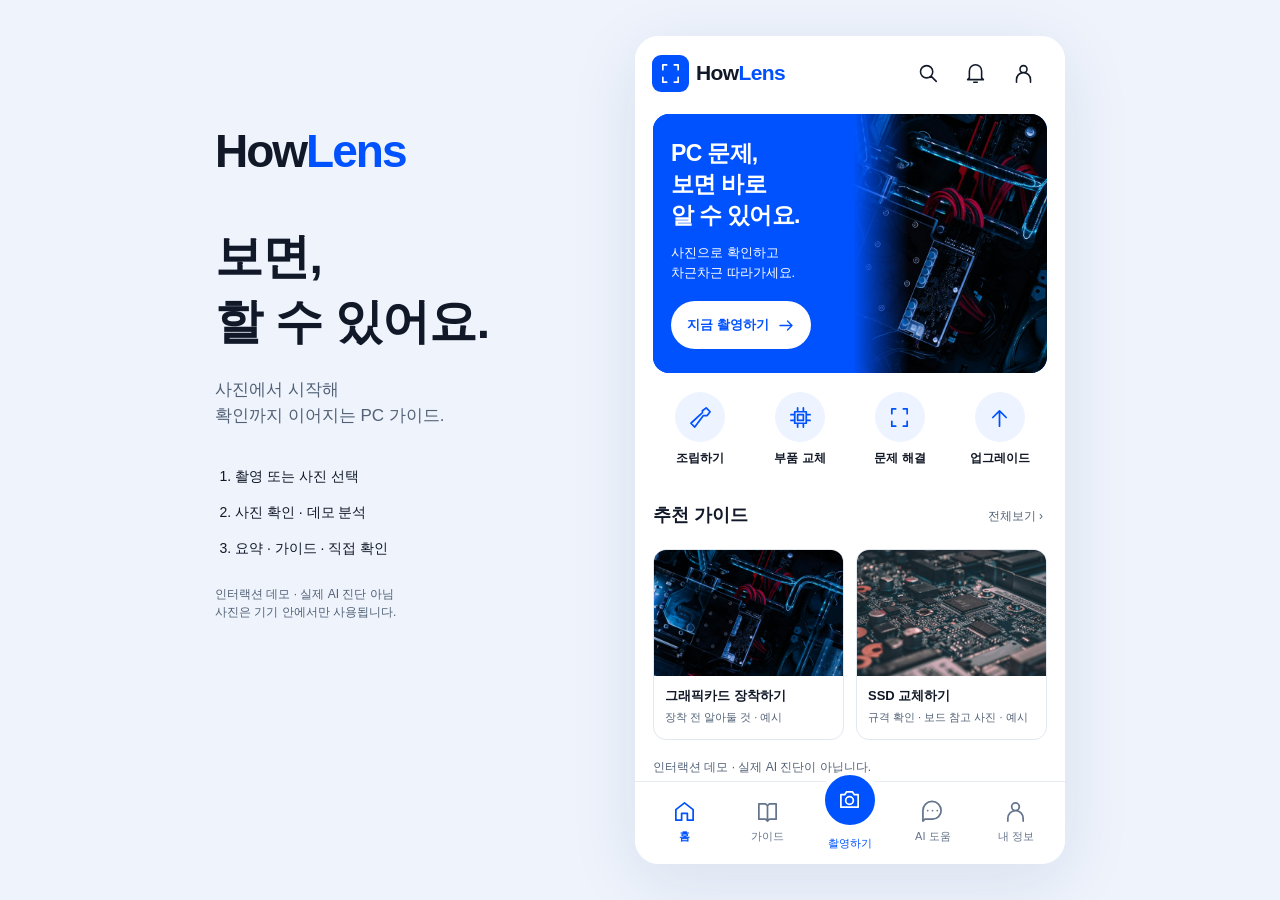
==== docs/mockups/reference-ui/index.html @ 64e0f110 "Implement approved reference home and immediate camera navigation" ====
<!doctype html><html lang="ko"><meta charset="utf-8"><meta name="viewport" content="width=device-width,initial-scale=1"><title>HowLens · reference UI demo</title><link rel="stylesheet" href="style.css"><body><aside class="overview"><h1>How<span>Lens</span></h1><h2>보면,<br>할 수 있어요.</h2><p>사진에서 시작해<br>확인까지 이어지는 PC 가이드.</p><ol><li>촬영 또는 사진 선택</li><li>사진 확인 · 데모 분석</li><li>요약 · 가이드 · 직접 확인</li></ol><p class="note">인터랙션 데모 · 실제 AI 진단 아님<br>사진은 기기 안에서만 사용됩니다.</p></aside><div class="app"><header><button class="brand" data-go="home" aria-label="HowLens 홈"><i data-icon="scan"></i>How<span>Lens</span></button><div class="tools"><button data-go="guides" aria-label="검색"><i data-icon="search"></i></button><button data-go="notifications" aria-label="알림"><i data-icon="bell"></i></button><button data-go="profile" aria-label="내 정보"><i data-icon="user"></i></button></div></header><main id="main"></main><nav aria-label="주 메뉴"><button data-go="home"><i data-icon="home"></i>홈</button><button data-go="guides"><i data-icon="book"></i>가이드</button><button class="camera-nav" data-go="camera"><b><i data-icon="camera"></i></b>촬영하기</button><button data-go="help"><i data-icon="chat"></i>AI 도움</button><button data-go="profile"><i data-icon="user"></i>내 정보</button></nav></div><input type="file" accept="image/jpeg,image/png" id="upload" hidden><script src="app.js"></script></body></html>
---- docs/mockups/reference-ui/style.css ----
:root{--blue:#0052ff;--teal:#087f74;--ink:#111827;--muted:#526176;--line:#e2e8f0;--bg:#f8fafc}*{box-sizing:border-box}body{margin:0;background:#eef3fc;color:var(--ink);font-family:Pretendard,-apple-system,BlinkMacSystemFont,"Noto Sans KR",sans-serif;font-size:14px;line-height:1.55}button,input{font:inherit}button{cursor:pointer;border:0;background:none;color:inherit;min-height:48px}button:disabled{opacity:.45;cursor:default}button:focus-visible,input:focus-visible,a:focus-visible{outline:3px solid #14b8a6;outline-offset:3px}::selection{background:#c5d8ff}input{accent-color:var(--blue);caret-color:var(--blue)}svg{width:23px;height:23px;display:block;fill:none;stroke:currentColor;stroke-width:1.8;stroke-linecap:round;stroke-linejoin:round}.app{position:relative;max-width:430px;margin:auto;background:white;min-height:100dvh}header{height:74px;padding:12px 17px;display:flex;align-items:center;justify-content:space-between;background:white;gap:4px}.brand{display:flex;align-items:center;padding:0;font-weight:800;font-size:21px;letter-spacing:-.6px}.brand i{padding:7px;background:var(--blue);border-radius:9px;color:white;margin-right:7px}.brand span,.overview span{color:var(--blue)}.tools{display:flex}.tools button{padding:8px;min-width:38px}.tools svg{width:20px}main{padding:4px 18px 116px}h1,h2,h3,p{margin:0}h2{font-size:24px;line-height:1.35;letter-spacing:-.7px}h3{font-size:18px;line-height:1.4}p{color:var(--muted)}.hero{background:var(--blue);color:white;border-radius:16px;overflow:hidden;position:relative;min-height:256px;display:flex;align-items:center}.hero>div{padding:24px 18px;position:relative;z-index:1;width:65%;background:linear-gradient(90deg,#0052ff 78%,transparent)}.hero h2{font-size:23px}.hero p{color:white;font-size:13px;margin:12px 0 18px;max-width:170px}.hero img{position:absolute;right:0;top:0;width:49%;height:100%;object-fit:cover}.hero button{background:white;color:var(--blue);border-radius:24px;font-weight:700;padding:0 16px;font-size:13px;display:flex;align-items:center;gap:8px}.hero button svg{width:18px}.categories{display:grid;grid-template-columns:repeat(4,1fr);gap:5px;margin:19px 0 24px}.categories button{padding:0;font-size:12px;font-weight:600}.categories i{display:flex;align-items:center;justify-content:center;background:#edf3ff;color:var(--blue);border-radius:50%;width:50px;height:50px;margin:0 auto 7px}.section-head{display:flex;align-items:center;justify-content:space-between;margin-bottom:9px}.section-head button{font-size:12px;color:var(--muted);padding:0 4px}.cards{display:grid;grid-template-columns:1fr 1fr;gap:12px}.card{border:1px solid var(--line);border-radius:13px;overflow:hidden;text-align:left;display:block;padding:0;width:100%}.card img{height:115px;object-fit:cover;width:100%;display:block}.card div{padding:11px}.card strong{font-size:13px;display:block;line-height:1.45}.card small{color:var(--muted);font-size:11px}.note{font-size:12px;color:var(--muted);margin-top:18px}.demo{font-size:12px;color:var(--teal);background:#e7f8f5;border-radius:7px;padding:7px 10px;display:inline-block;margin-bottom:15px}nav{position:fixed;bottom:0;left:50%;transform:translateX(-50%);max-width:430px;width:100%;background:white;display:grid;grid-template-columns:repeat(5,1fr);align-items:end;padding:10px 8px max(12px,env(safe-area-inset-bottom));border-top:1px solid #e7ecf4;z-index:5}nav button{display:flex;flex-direction:column;align-items:center;gap:5px;font-size:11px;color:#64748b;padding:0;min-height:52px}nav button.active{color:var(--blue);font-weight:700}nav .camera-nav b{display:flex;width:60px;height:60px;background:var(--blue);color:white;border:5px solid white;border-radius:50%;align-items:center;justify-content:center;margin-top:-26px}nav .camera-nav{color:var(--blue)}.primary,.secondary{width:100%;border-radius:12px;font-weight:650;padding:12px;margin-top:12px;min-height:50px}.primary{background:var(--blue);color:white}.secondary{border:1px solid var(--line);background:white;color:var(--blue)}.page-title{display:flex;gap:10px;align-items:center;margin-bottom:14px}.page-title button{padding:8px}.full-photo{width:100%;max-height:360px;object-fit:contain;background:#101827;border-radius:14px;display:block;margin:14px 0}.callout{padding:16px;background:#eff5ff;border-radius:12px;margin:16px 0}.callout p{font-size:13px}.camera-page{background:#080e1a;color:white;position:fixed;inset:0;max-width:430px;margin:auto;z-index:10;display:flex;flex-direction:column;padding:18px}.camera-page .page-title{justify-content:space-between}.camera-page p{color:#dde6f6;font-size:13px;text-align:center}.viewport{flex:1;min-height:160px;position:relative;margin:20px 0}.viewport video{height:100%;width:100%;position:absolute;object-fit:contain}.focus{position:absolute;inset:18%;border:2px solid #367cff;border-radius:16px;pointer-events:none}.shutter{width:72px;height:72px;border:4px solid white;border-radius:50%;background:white;box-shadow:inset 0 0 0 4px #080e1a;margin:20px auto;display:block}.camera-page .secondary{background:#182132;border:0;color:white}.camera-page .demo{align-self:center}.search{width:100%;padding:13px;border:1px solid var(--line);border-radius:12px;margin:15px 0}.filters{display:flex;overflow:auto;gap:8px;margin-bottom:18px}.filters button{white-space:nowrap;border:1px solid var(--line);padding:0 14px;border-radius:24px}.filters .selected{color:white;background:var(--blue);border-color:var(--blue)}.list-item{display:block;width:100%;text-align:left;padding:16px 4px;border-bottom:1px solid var(--line)}.progress{width:100%;accent-color:var(--blue);height:7px;margin:6px 0 20px}.check{display:flex;align-items:center;gap:12px;min-height:52px;margin:10px 0}.check input{width:22px;height:22px}.bubble{background:#f0f4fa;border-radius:12px;padding:15px;margin:14px 0}.bubble.user{background:var(--blue);color:white;margin-left:35px}.overview{display:none}.step-count{color:var(--blue);font-size:13px}.row{display:flex;gap:12px}.row>*{flex:1}.sheet{border:1px solid var(--line);border-radius:20px;padding:20px;margin-top:18px}.spinner{width:44px;height:44px;border:4px solid #dce8ff;border-top-color:var(--blue);border-radius:50%;animation:spin 1s linear infinite;margin:22px auto}@keyframes spin{to{transform:rotate(360deg)}}@media(prefers-reduced-motion:reduce){.spinner{animation:none}}@media(min-width:850px){body{display:flex;align-items:flex-start;justify-content:center;gap:90px;padding:36px}.app{width:430px;margin:0;border-radius:24px;min-height:850px;box-shadow:0 16px 70px #18366318;overflow:hidden}nav{left:auto;transform:none;border-radius:0 0 24px 24px;bottom:0}.overview{display:block;width:330px;padding-top:80px}.overview h1{font-size:46px;letter-spacing:-2px}.overview h2{font-size:48px;margin:38px 0 22px}.overview p{font-size:17px}.overview ol{padding:0 0 0 20px;line-height:2.6;margin-top:28px}.overview .note{font-size:12px}.camera-page{left:auto;right:auto;width:430px}.card img{height:126px}}@media(max-width:340px){header{padding:10px 12px}.brand{font-size:18px}.brand i{margin-right:5px;padding:5px}.tools button{padding:7px;min-width:34px}main{padding-left:14px;padding-right:14px}.hero h2{font-size:21px}.hero>div{padding:22px 14px;width:70%}.hero p{max-width:148px}.hero button{padding:0 12px;font-size:12px}.cards{gap:8px}.card div{padding:9px}.card strong{font-size:12px}}

/* Bounded review corrections: full-size targets, corner guides, desktop shell. */
.tools button{width:48px;min-width:48px;padding:13px}.tools svg{width:21px}.focus{border:0;border-radius:0;background:linear-gradient(#367cff,#367cff) left top/28px 3px no-repeat,linear-gradient(#367cff,#367cff) left top/3px 28px no-repeat,linear-gradient(#367cff,#367cff) right top/28px 3px no-repeat,linear-gradient(#367cff,#367cff) right top/3px 28px no-repeat,linear-gradient(#367cff,#367cff) left bottom/28px 3px no-repeat,linear-gradient(#367cff,#367cff) left bottom/3px 28px no-repeat,linear-gradient(#367cff,#367cff) right bottom/28px 3px no-repeat,linear-gradient(#367cff,#367cff) right bottom/3px 28px no-repeat}nav[hidden]{display:none}
@media(max-width:340px){.brand{font-size:17px;letter-spacing:-.7px}.brand i{padding:5px}.brand svg{width:19px;height:19px}.tools button{width:48px;min-width:48px;padding:13px}}
@media(min-width:850px){.app{height:calc(100dvh - 72px);min-height:700px;display:flex;flex-direction:column}main{overflow:auto;flex:1;padding-bottom:35px}header{flex-shrink:0}nav{position:relative;flex-shrink:0;left:auto;bottom:auto;border-radius:0;max-width:none;padding-top:14px}.camera-page{top:36px;bottom:36px;border-radius:24px}}
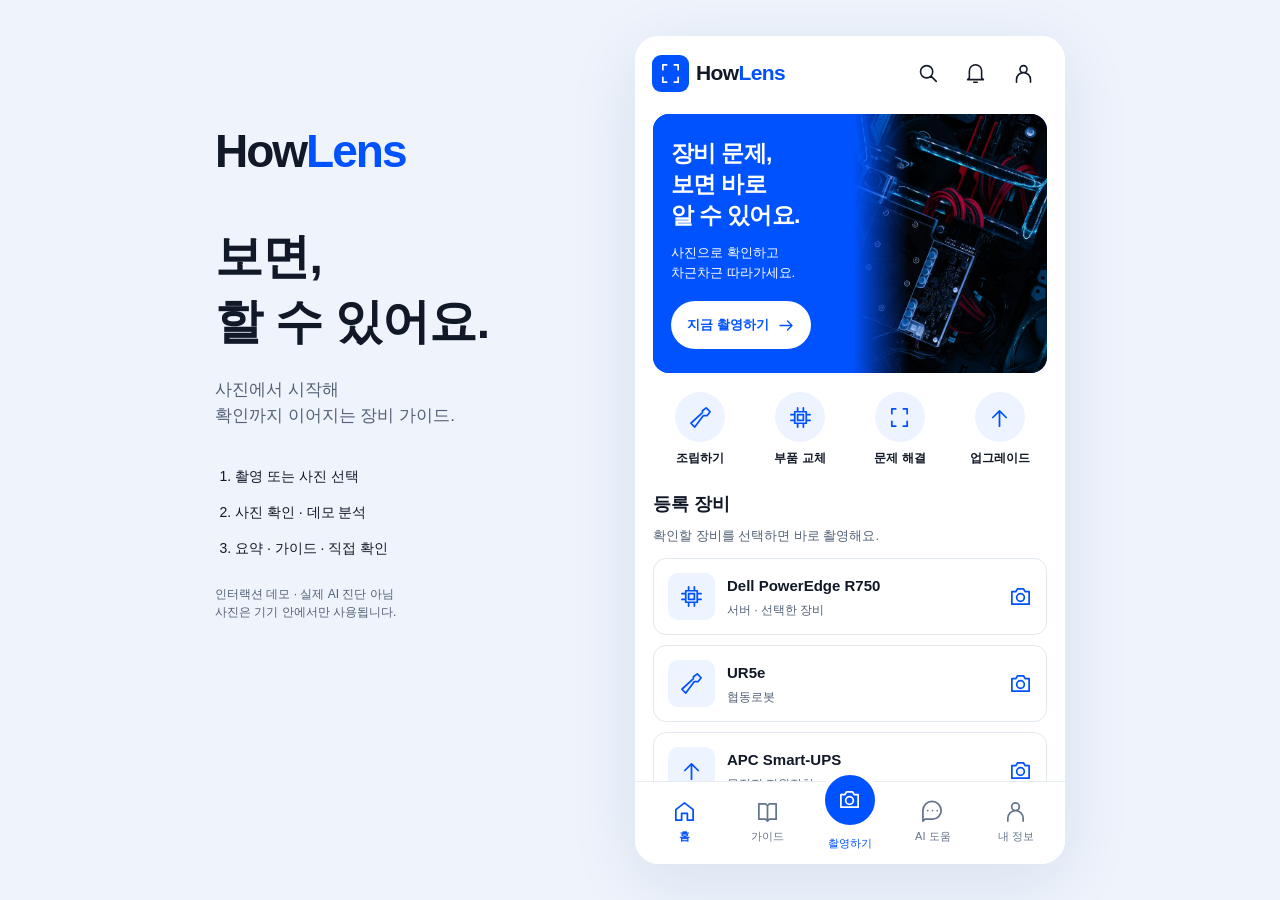
==== commit 5c4076db: "feat: start equipment photo reports from registered Home devices" ====
--- a/docs/mockups/reference-ui/index.html
+++ b/docs/mockups/reference-ui/index.html
@@ -1 +1 @@
-<!doctype html><html lang="ko"><meta charset="utf-8"><meta name="viewport" content="width=device-width,initial-scale=1"><title>HowLens · reference UI demo</title><link rel="stylesheet" href="style.css"><body><aside class="overview"><h1>How<span>Lens</span></h1><h2>보면,<br>할 수 있어요.</h2><p>사진에서 시작해<br>확인까지 이어지는 PC 가이드.</p><ol><li>촬영 또는 사진 선택</li><li>사진 확인 · 데모 분석</li><li>요약 · 가이드 · 직접 확인</li></ol><p class="note">인터랙션 데모 · 실제 AI 진단 아님<br>사진은 기기 안에서만 사용됩니다.</p></aside><div class="app"><header><button class="brand" data-go="home" aria-label="HowLens 홈"><i data-icon="scan"></i>How<span>Lens</span></button><div class="tools"><button data-go="guides" aria-label="검색"><i data-icon="search"></i></button><button data-go="notifications" aria-label="알림"><i data-icon="bell"></i></button><button data-go="profile" aria-label="내 정보"><i data-icon="user"></i></button></div></header><main id="main"></main><nav aria-label="주 메뉴"><button data-go="home"><i data-icon="home"></i>홈</button><button data-go="guides"><i data-icon="book"></i>가이드</button><button class="camera-nav" data-go="camera"><b><i data-icon="camera"></i></b>촬영하기</button><button data-go="help"><i data-icon="chat"></i>AI 도움</button><button data-go="profile"><i data-icon="user"></i>내 정보</button></nav></div><input type="file" accept="image/jpeg,image/png" id="upload" hidden><script src="app.js"></script></body></html>
+<!doctype html><html lang="ko"><meta charset="utf-8"><meta name="viewport" content="width=device-width,initial-scale=1"><title>HowLens · reference UI demo</title><link rel="stylesheet" href="style.css"><body><aside class="overview"><h1>How<span>Lens</span></h1><h2>보면,<br>할 수 있어요.</h2><p>사진에서 시작해<br>확인까지 이어지는 장비 가이드.</p><ol><li>촬영 또는 사진 선택</li><li>사진 확인 · 데모 분석</li><li>요약 · 가이드 · 직접 확인</li></ol><p class="note">인터랙션 데모 · 실제 AI 진단 아님<br>사진은 기기 안에서만 사용됩니다.</p></aside><div class="app"><header><button class="brand" data-go="home" aria-label="HowLens 홈"><i data-icon="scan"></i>How<span>Lens</span></button><div class="tools"><button data-go="guides" aria-label="검색"><i data-icon="search"></i></button><button data-go="notifications" aria-label="알림"><i data-icon="bell"></i></button><button data-go="profile" aria-label="내 정보"><i data-icon="user"></i></button></div></header><main id="main"></main><nav aria-label="주 메뉴"><button data-go="home"><i data-icon="home"></i>홈</button><button data-go="guides"><i data-icon="book"></i>가이드</button><button class="camera-nav" data-go="camera"><b><i data-icon="camera"></i></b>촬영하기</button><button data-go="help"><i data-icon="chat"></i>AI 도움</button><button data-go="profile"><i data-icon="user"></i>내 정보</button></nav></div><input type="file" accept="image/jpeg,image/png" id="upload" hidden><script src="app.js"></script></body></html>
--- a/docs/mockups/reference-ui/style.css
+++ b/docs/mockups/reference-ui/style.css
@@ -4,3 +4,6 @@
 .tools button{width:48px;min-width:48px;padding:13px}.tools svg{width:21px}.focus{border:0;border-radius:0;background:linear-gradient(#367cff,#367cff) left top/28px 3px no-repeat,linear-gradient(#367cff,#367cff) left top/3px 28px no-repeat,linear-gradient(#367cff,#367cff) right top/28px 3px no-repeat,linear-gradient(#367cff,#367cff) right top/3px 28px no-repeat,linear-gradient(#367cff,#367cff) left bottom/28px 3px no-repeat,linear-gradient(#367cff,#367cff) left bottom/3px 28px no-repeat,linear-gradient(#367cff,#367cff) right bottom/28px 3px no-repeat,linear-gradient(#367cff,#367cff) right bottom/3px 28px no-repeat}nav[hidden]{display:none}
 @media(max-width:340px){.brand{font-size:17px;letter-spacing:-.7px}.brand i{padding:5px}.brand svg{width:19px;height:19px}.tools button{width:48px;min-width:48px;padding:13px}}
 @media(min-width:850px){.app{height:calc(100dvh - 72px);min-height:700px;display:flex;flex-direction:column}main{overflow:auto;flex:1;padding-bottom:35px}header{flex-shrink:0}nav{position:relative;flex-shrink:0;left:auto;bottom:auto;border-radius:0;max-width:none;padding-top:14px}.camera-page{top:36px;bottom:36px;border-radius:24px}}
+
+/* R3: the registered catalog is the entry to equipment capture. */
+.equipment-hint{font-size:13px;margin-bottom:12px}.equipment-list{display:grid;gap:10px}.equipment{display:flex;align-items:center;gap:12px;width:100%;min-height:76px;padding:14px;border:1px solid var(--line);border-radius:13px;text-align:left;background:white}.equipment>i{padding:12px;border-radius:10px;background:#edf3ff;color:var(--blue);flex-shrink:0}.equipment>span{flex:1;min-width:0}.equipment strong{display:block;font-size:15px;overflow-wrap:anywhere}.equipment small{display:block;font-size:12px;color:var(--muted);margin-top:3px}.equipment>svg{color:var(--blue);flex-shrink:0}.equipment:hover{background:#f5f8ff}.selected-equipment{font-size:13px;color:var(--blue);margin-bottom:12px}.camera-page .selected-equipment{color:white}
